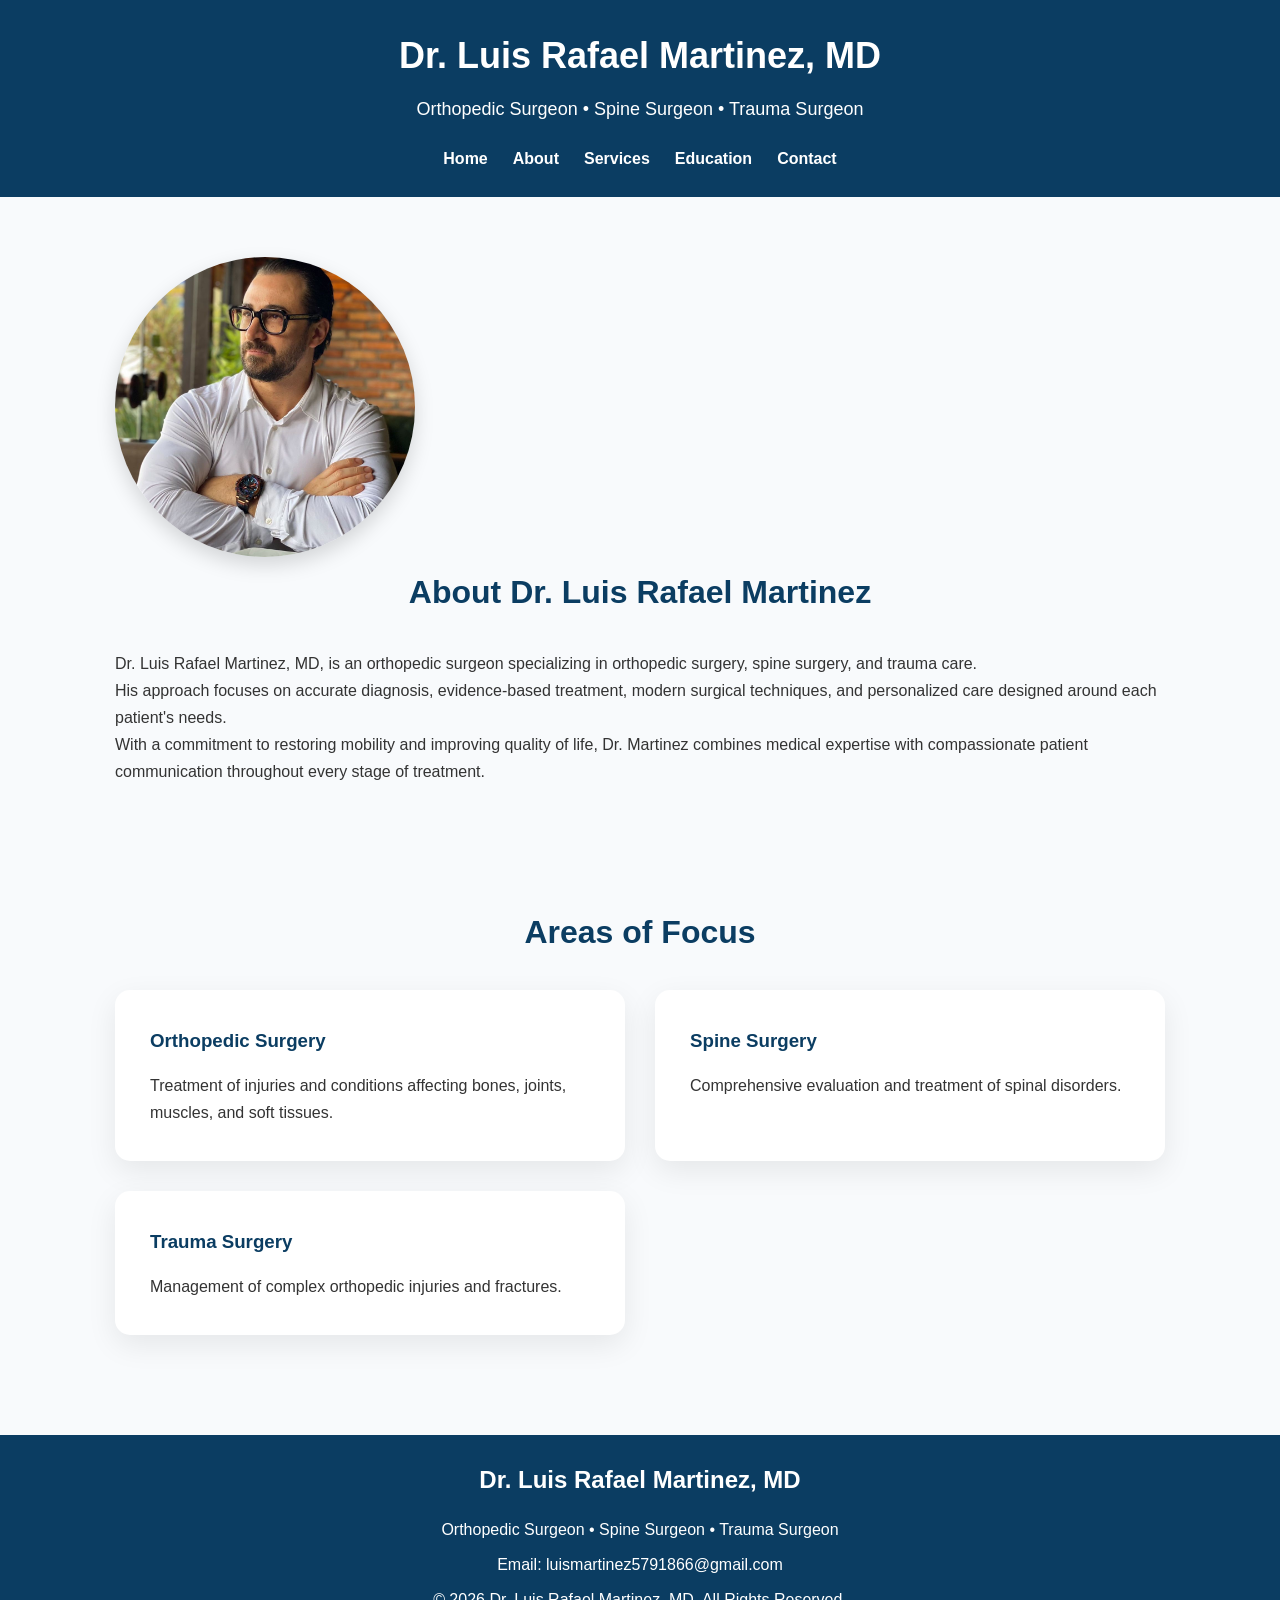
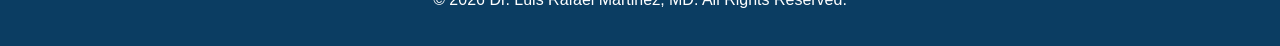
==== index.html @ 4828fea7 "Update index.html" ====
<!DOCTYPE html>
<html lang="en">

<head>
    <meta charset="UTF-8">
    <meta name="viewport" content="width=device-width, initial-scale=1.0">
    <title>About | Dr. Luis Rafael Martinez, MD</title>
    <link rel="stylesheet" href="css/style.css">
</head>

<body>

<header>

<h1>Dr. Luis Rafael Martinez, MD</h1>

<p>Orthopedic Surgeon • Spine Surgeon • Trauma Surgeon</p>

<nav>
<a href="index.html">Home</a>
<a href="about.html">About</a>
<a href="services.html">Services</a>
<a href="education.html">Education</a>
<a href="contact.html">Contact</a>
</nav>

</header>


<section class="about-profile">

<div class="profile-image">

<img src="doctor.jpg" alt="Dr. Luis Rafael Martinez, MD">

</div>


<div class="profile-text">

<h2>About Dr. Luis Rafael Martinez</h2>

<p>
Dr. Luis Rafael Martinez, MD, is an orthopedic surgeon specializing in
orthopedic surgery, spine surgery, and trauma care.
</p>

<p>
His approach focuses on accurate diagnosis, evidence-based treatment,
modern surgical techniques, and personalized care designed around each
patient's needs.
</p>

<p>
With a commitment to restoring mobility and improving quality of life,
Dr. Martinez combines medical expertise with compassionate patient
communication throughout every stage of treatment.
</p>

</div>

</section>


<section>

<h2>Areas of Focus</h2>

<div class="services-grid">

<div class="service-card">
<h3>Orthopedic Surgery</h3>
<p>
Treatment of injuries and conditions affecting bones, joints, muscles,
and soft tissues.
</p>
</div>


<div class="service-card">
<h3>Spine Surgery</h3>
<p>
Comprehensive evaluation and treatment of spinal disorders.
</p>
</div>


<div class="service-card">
<h3>Trauma Surgery</h3>
<p>
Management of complex orthopedic injuries and fractures.
</p>
</div>

</div>

</section>


<footer>

<h3>Dr. Luis Rafael Martinez, MD</h3>

<p>Orthopedic Surgeon • Spine Surgeon • Trauma Surgeon</p>

<p>Email: luismartinez5791866@gmail.com</p>

<p>© 2026 Dr. Luis Rafael Martinez, MD. All Rights Reserved.</p>

</footer>


</body>

</html>
---- css/style.css ----
* {
    margin: 0;
    padding: 0;
    box-sizing: border-box;
}

body {
    font-family: Arial, Helvetica, sans-serif;
    line-height: 1.7;
    color: #333;
    background: #f8fafc;
}

/* Header */
header {
    background: #0b3d62;
    color: white;
    padding: 25px 8%;
    text-align: center;
}

header h1 {
    font-size: 36px;
    margin-bottom: 8px;
}

header p {
    font-size: 18px;
    margin-bottom: 20px;
}

/* Navigation */
nav {
    display: flex;
    justify-content: center;
    gap: 25px;
    flex-wrap: wrap;
}

nav a {
    color: white;
    text-decoration: none;
    font-weight: bold;
}

nav a:hover {
    color: #d4af37;
}

/* Hero Section */
.hero {
    min-height: 600px;
    background:
    linear-gradient(rgba(0,0,0,0.45), rgba(0,0,0,0.45)),
    url("../doctor.jpg");

    background-size: cover;
    background-position: center top;

    display: flex;
    align-items: center;
    justify-content: center;

    text-align: center;
    color: white;
    padding: 40px 10%;
}

.hero-text {
    max-width: 800px;
}

.hero h2 {
    font-size: 48px;
    margin-bottom: 20px;
}

.hero p {
    font-size: 22px;
    margin-bottom: 30px;
}

/* Buttons */
.btn {
    display: inline-block;
    background: #d4af37;
    color: white;
    padding: 15px 35px;
    border-radius: 30px;
    text-decoration: none;
    font-weight: bold;
}

.btn:hover {
    background: #b8941f;
}

/* Sections */
section {
    max-width: 1100px;
    margin: auto;
    padding: 60px 25px;
}

section h2 {
    text-align: center;
    color: #0b3d62;
    font-size: 32px;
    margin-bottom: 30px;
}

/* Cards */
.card {
    background: white;
    padding: 30px;
    margin: 25px 0;
    border-radius: 12px;
    box-shadow: 0 8px 25px rgba(0,0,0,0.08);
}

.card h3 {
    color: #0b3d62;
    margin-bottom: 10px;
}

/* Lists */
ul {
    max-width: 600px;
    margin: auto;
    font-size: 18px;
}

li {
    margin-bottom: 12px;
}

/* Footer */
footer {
    background: #0b3d62;
    color: white;
    text-align: center;
    padding: 25px;
    margin-top: 40px;
}

/* Mobile */
@media(max-width:768px){

    header h1 {
        font-size: 28px;
    }

    .hero h2 {
        font-size: 34px;
    }

    .hero p {
        font-size: 18px;
    }

}
.profile {
    display: flex;
    align-items: center;
    gap: 50px;
}

.profile-image img {
    width: 300px;
    height: 300px;
    object-fit: cover;
    border-radius: 50%;
    box-shadow: 0 8px 20px rgba(0,0,0,0.15);
}

.profile-text {
    flex: 1;
}

.profile-text h3 {
    color: #0b3d62;
    margin-bottom: 20px;
}

@media(max-width:768px){

    .profile {
        flex-direction: column;
        text-align: center;
    }

}
.services-grid {
    display: grid;
    grid-template-columns: repeat(2, 1fr);
    gap: 30px;
}

.service-card {
    background: white;
    padding: 35px;
    border-radius: 15px;
    box-shadow: 0 10px 30px rgba(0,0,0,0.08);
    transition: transform 0.3s ease;
}

.service-card:hover {
    transform: translateY(-8px);
}

.service-card h3 {
    color: #0b3d62;
    margin-bottom: 15px;
}

@media(max-width:768px){

    .services-grid {
        grid-template-columns: 1fr;
    }

}
footer h3 {
    font-size: 24px;
    margin-bottom: 15px;
}

footer p {
    margin: 8px 0;
}
.consultation {
    background: #0b3d62;
    color: white;
    text-align: center;
    border-radius: 15px;
    margin: 40px auto;
}

.consultation h2 {
    color: white;
}

.consultation p {
    font-size: 20px;
    margin-bottom: 25px;
}
.credentials-grid {
    display: grid;
    grid-template-columns: repeat(3, 1fr);
    gap: 25px;
}

.credential-card {
    background: white;
    padding: 30px;
    border-radius: 12px;
    text-align: center;
    box-shadow: 0 8px 25px rgba(0,0,0,0.08);
}

.credential-card h3 {
    color: #0b3d62;
    margin-bottom: 15px;
}

@media(max-width:768px){

    .credentials-grid {
        grid-template-columns: 1fr;
    }

}
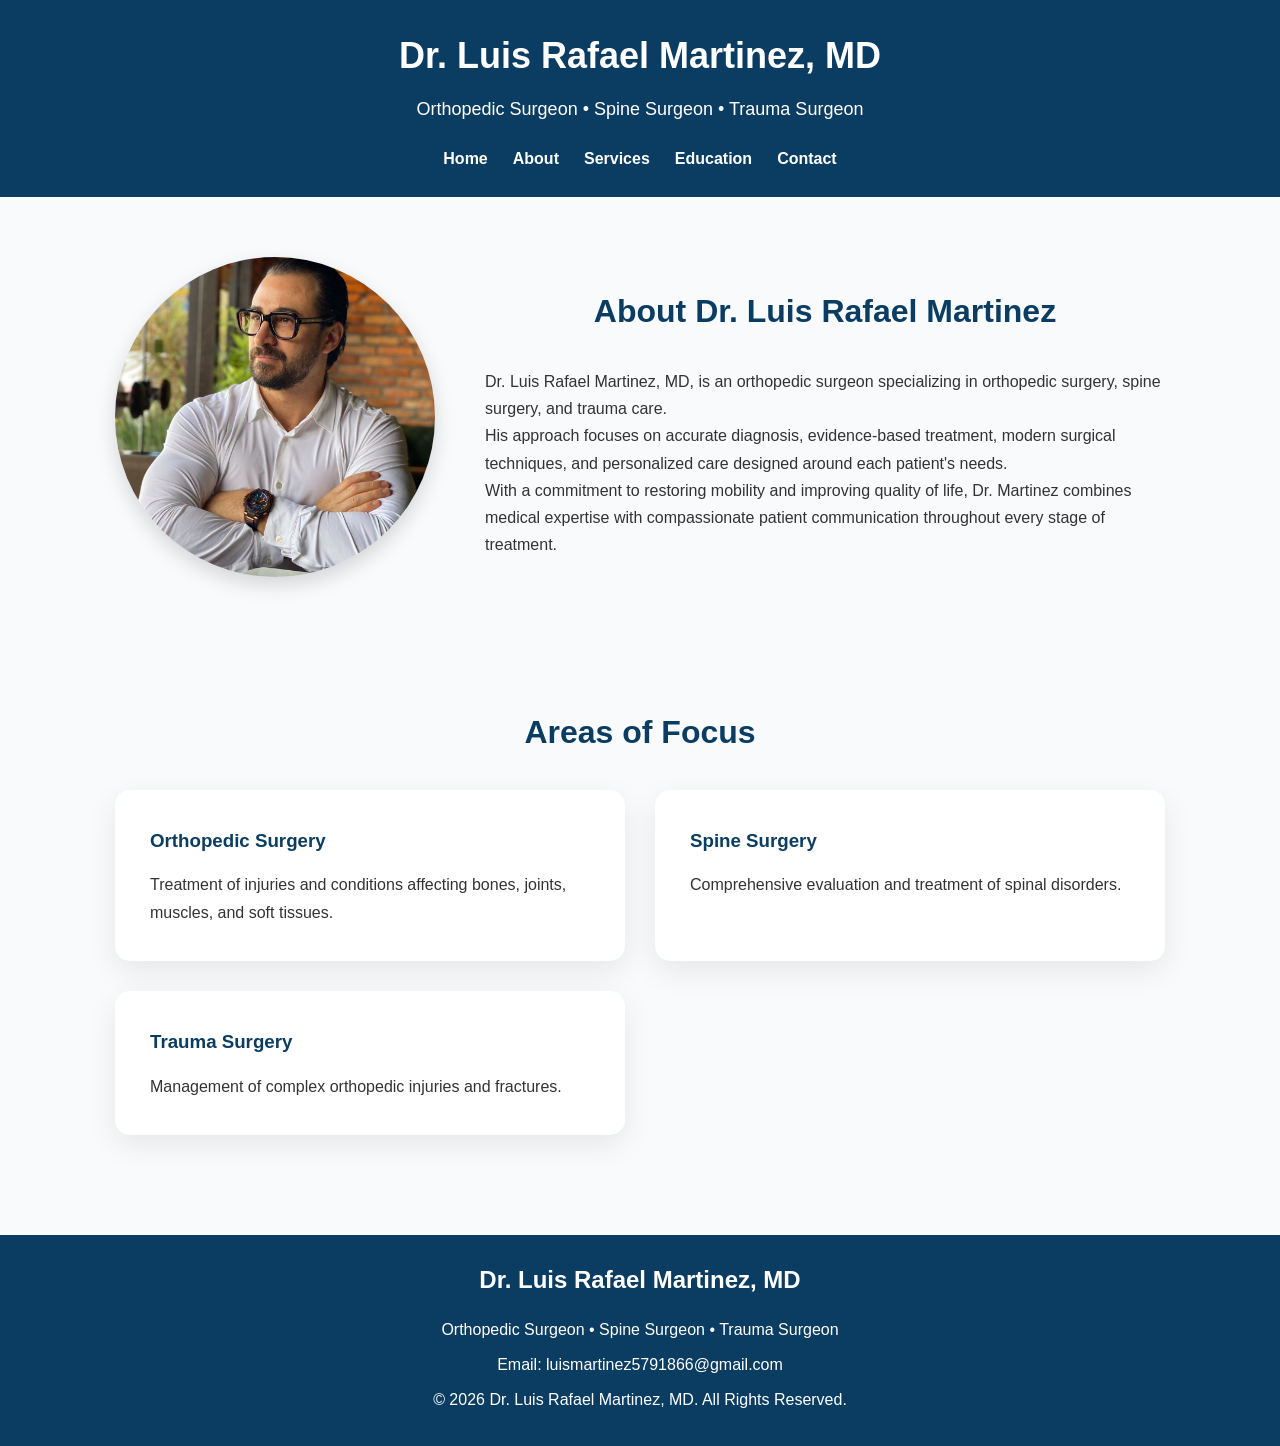
==== commit 54dc3d2d: "Update index.html" ====
--- a/index.html
+++ b/index.html
@@ -12,10 +12,15 @@
 
 <header>
 
+<div class="brand">
+
 <h1>Dr. Luis Rafael Martinez, MD</h1>
 
-<p>Orthopedic Surgeon • Spine Surgeon • Trauma Surgeon</p>
+<p>
+Orthopedic Surgeon • Spine Surgeon • Trauma Surgeon
+</p>
 
+</div>
 <nav>
 <a href="index.html">Home</a>
 <a href="about.html">About</a>
--- a/css/style.css
+++ b/css/style.css
@@ -270,3 +270,83 @@
     }
 
 }
+.about-profile {
+    display: flex;
+    align-items: center;
+    gap: 50px;
+}
+
+.about-profile img {
+    width: 320px;
+    height: 320px;
+    object-fit: cover;
+    border-radius: 50%;
+}
+
+.about-profile .profile-text {
+    flex: 1;
+}
+
+@media(max-width:768px){
+
+.about-profile {
+    flex-direction: column;
+    text-align: center;
+}
+
+}
+.education-card {
+
+    background: white;
+    padding: 30px;
+    margin: 25px auto;
+    max-width: 850px;
+    border-radius: 12px;
+    box-shadow: 0 8px 25px rgba(0,0,0,0.08);
+
+}
+
+.education-card h3 {
+
+    color: #0b3d62;
+    margin-bottom: 12px;
+
+}
+.contact-box {
+
+    background: white;
+    max-width: 700px;
+    margin: 40px auto;
+    padding: 40px;
+    border-radius: 15px;
+    box-shadow: 0 10px 30px rgba(0,0,0,0.08);
+
+}
+
+
+.contact-box h3 {
+
+    color: #0b3d62;
+    margin-bottom: 15px;
+
+}
+
+
+form input,
+form textarea {
+
+    width: 100%;
+    padding: 15px;
+    margin: 10px 0;
+    border: 1px solid #ddd;
+    border-radius: 8px;
+    font-size: 16px;
+
+}
+
+
+form textarea {
+
+    height: 150px;
+
+}
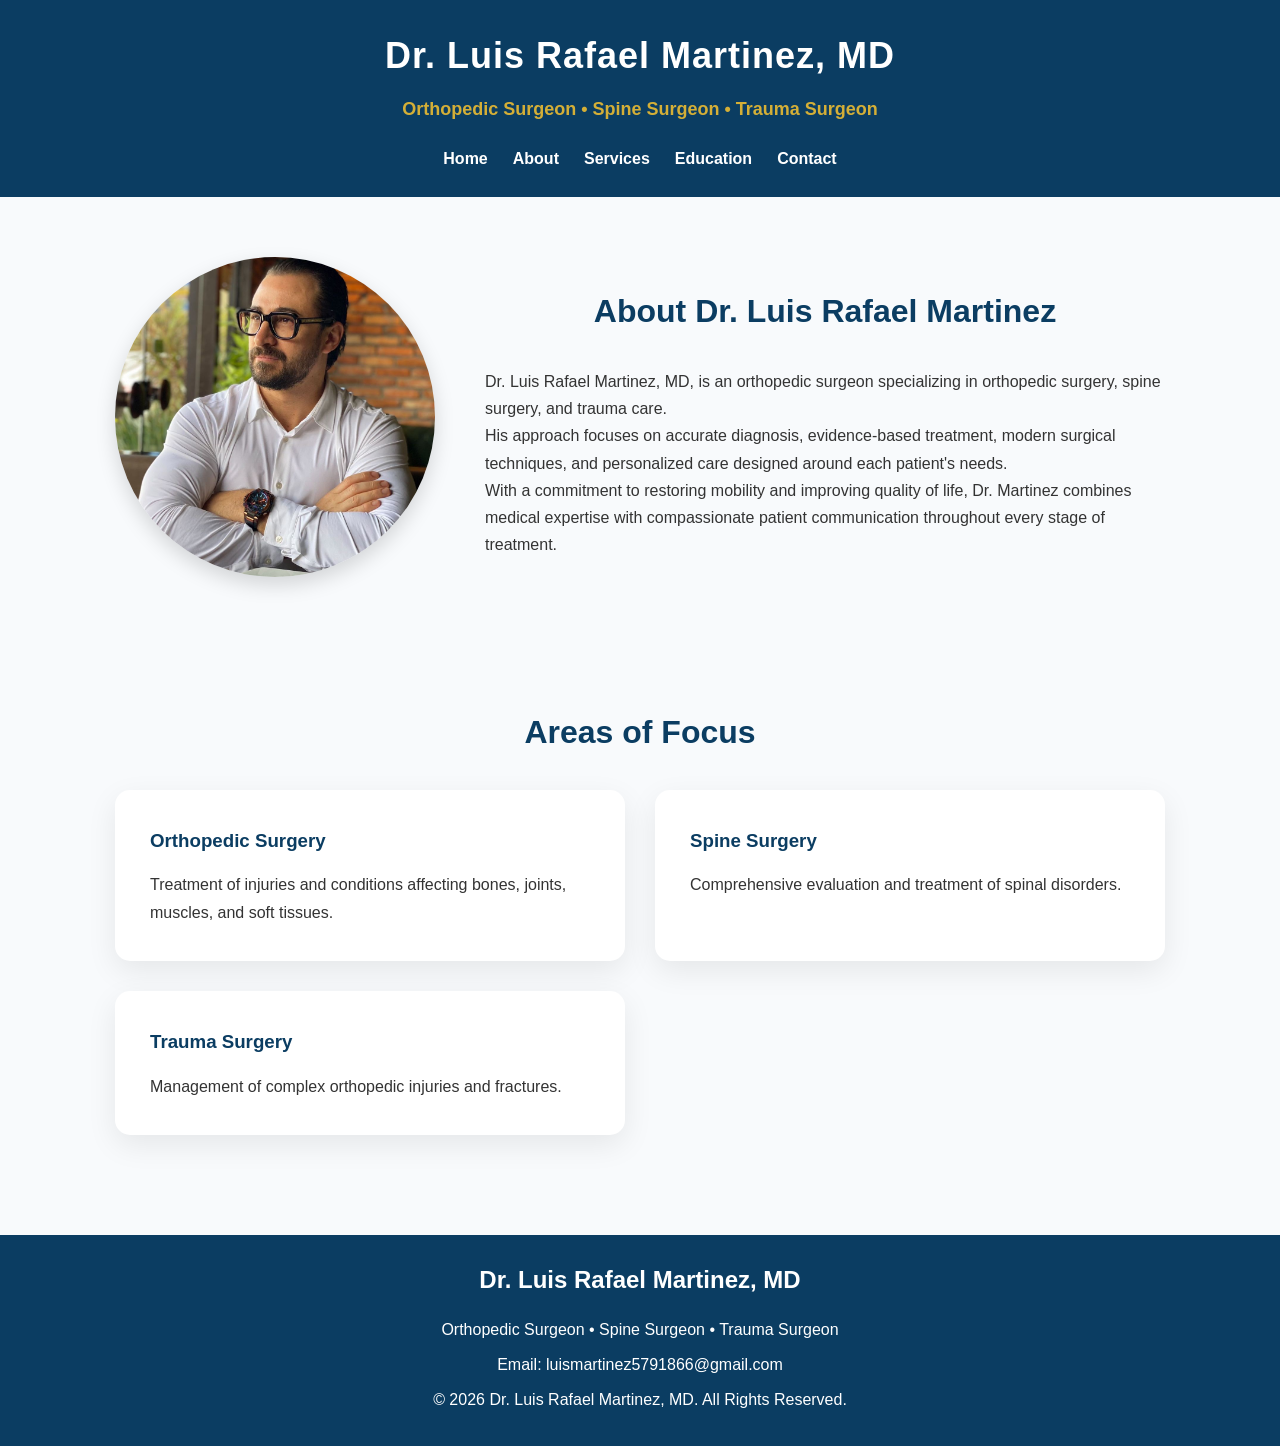
==== commit 647fe4ab: "Enhance index.html with SEO meta tags and title Updated the title and added meta tags for descriptio" ====
--- a/index.html
+++ b/index.html
@@ -3,8 +3,13 @@
 
 <head>
     <meta charset="UTF-8">
-    <meta name="viewport" content="width=device-width, initial-scale=1.0">
-    <title>About | Dr. Luis Rafael Martinez, MD</title>
+    <title>Dr. Luis Rafael Martinez, MD | Orthopedic Spine & Trauma Surgeon</title>
+
+<meta name="description" content="Dr. Luis Rafael Martinez, MD is an Orthopedic Surgeon specializing in Spine Surgery, Trauma Surgery, and advanced orthopedic care. Providing patient-focused surgical treatment and modern medical expertise.">
+
+<meta name="keywords" content="Orthopedic Surgeon, Spine Surgeon, Trauma Surgeon, Bone Surgery, Joint Surgery, Fracture Treatment, Orthopedic Care">
+
+<meta name="author" content="Dr. Luis Rafael Martinez, MD">
     <link rel="stylesheet" href="css/style.css">
 </head>
 
--- a/css/style.css
+++ b/css/style.css
@@ -350,3 +350,21 @@
     height: 150px;
 
 }
+.brand h1 {
+    letter-spacing: 1px;
+}
+
+.brand p {
+    color: #d4af37;
+    font-weight: bold;
+}
+.social {
+    text-align:center;
+}
+
+.social a {
+    margin: 10px;
+    color:#0b3d62;
+    font-weight:bold;
+    text-decoration:none;
+}
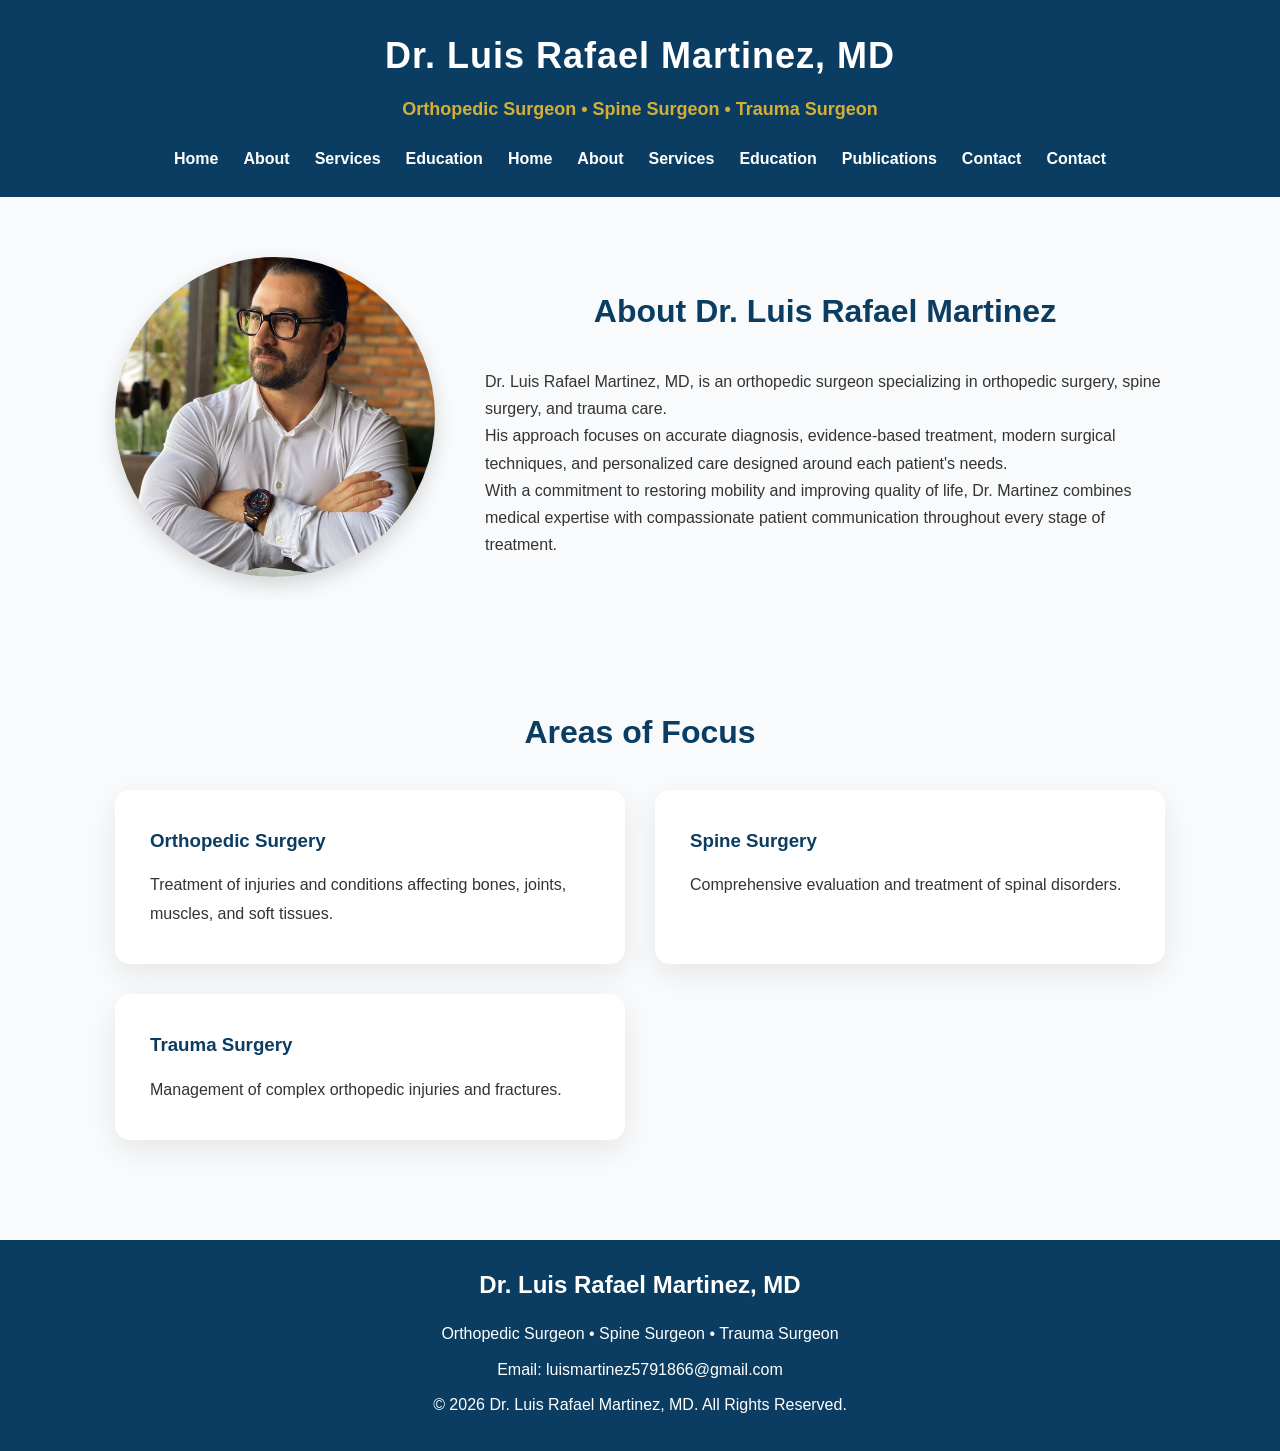
==== commit cf3ddbbb: "Add navigation links to index.html" ====
--- a/index.html
+++ b/index.html
@@ -11,6 +11,7 @@
 
 <meta name="author" content="Dr. Luis Rafael Martinez, MD">
     <link rel="stylesheet" href="css/style.css">
+    <link rel="icon" type="image/png" href="favicon.png">
 </head>
 
 <body>
@@ -31,7 +32,17 @@
 <a href="about.html">About</a>
 <a href="services.html">Services</a>
 <a href="education.html">Education</a>
+<nav>
+
+<a href="index.html">Home</a>
+<a href="about.html">About</a>
+<a href="services.html">Services</a>
+<a href="education.html">Education</a>
+<a href="publications.html">Publications</a>
 <a href="contact.html">Contact</a>
+
+</nav>
+    <a href="contact.html">Contact</a>
 </nav>
 
 </header>
--- a/css/style.css
+++ b/css/style.css
@@ -368,3 +368,68 @@
     font-weight:bold;
     text-decoration:none;
 }
+/* Mobile Navigation and Layout Improvements */
+
+@media (max-width: 768px) {
+
+    header {
+        padding: 20px;
+    }
+
+    nav {
+        flex-direction: column;
+        gap: 15px;
+    }
+
+    .hero {
+        min-height: 500px;
+        padding: 30px 20px;
+    }
+
+    .hero h2 {
+        font-size: 32px;
+    }
+
+    .hero p {
+        font-size: 17px;
+    }
+
+    section {
+        padding: 40px 20px;
+    }
+
+    .profile-image img,
+    .about-profile img {
+        width: 250px;
+        height: 250px;
+    }
+
+    .service-card,
+    .credential-card,
+    .education-card {
+        padding: 25px;
+    }
+
+}
+.page-title {
+    text-align: center;
+    padding: 60px 20px;
+    background: #0b3d62;
+    color: white;
+}
+
+.page-title h2 {
+    color: white;
+    font-size: 40px;
+}
+.education-card p,
+.service-card p {
+    color: #333333;
+    font-size: 16px;
+    line-height: 1.8;
+}
+
+.education-card h3,
+.service-card h3 {
+    color: #0b3d62;
+}
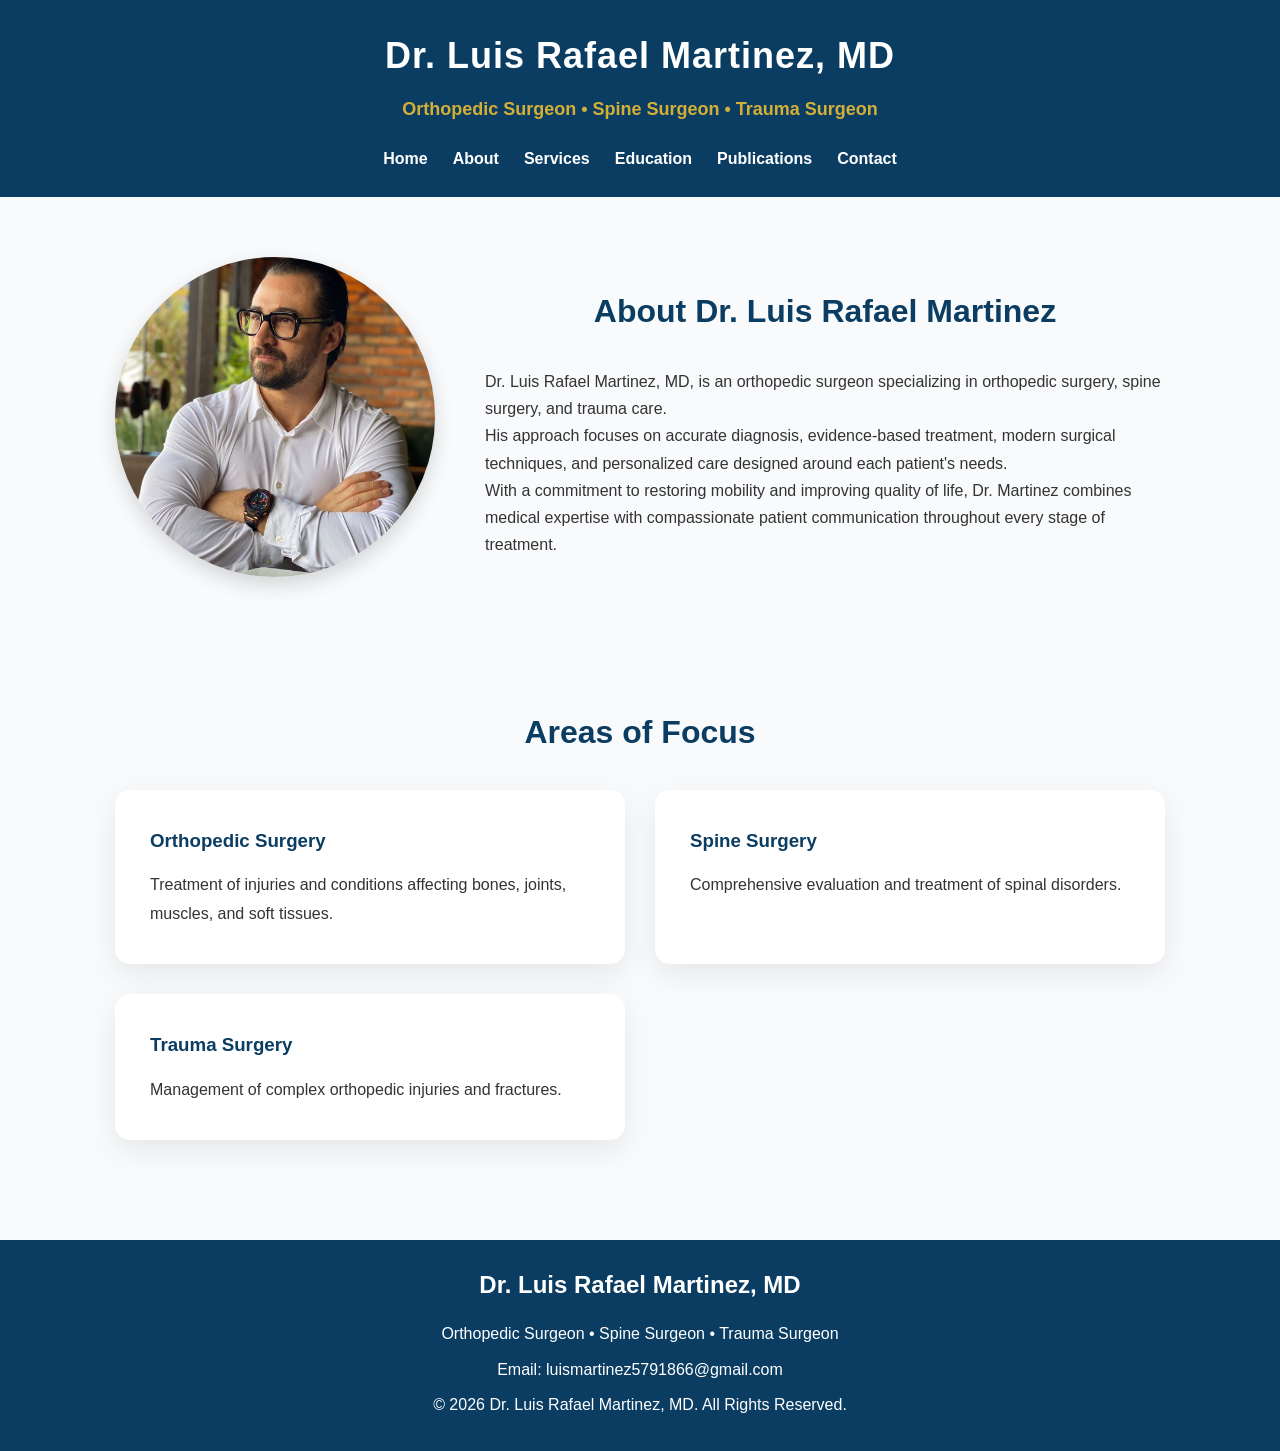
==== commit b835c3f0: "Remove duplicate navigation links in index.html" ====
--- a/index.html
+++ b/index.html
@@ -28,11 +28,6 @@
 
 </div>
 <nav>
-<a href="index.html">Home</a>
-<a href="about.html">About</a>
-<a href="services.html">Services</a>
-<a href="education.html">Education</a>
-<nav>
 
 <a href="index.html">Home</a>
 <a href="about.html">About</a>
@@ -41,8 +36,6 @@
 <a href="publications.html">Publications</a>
 <a href="contact.html">Contact</a>
 
-</nav>
-    <a href="contact.html">Contact</a>
 </nav>
 
 </header>
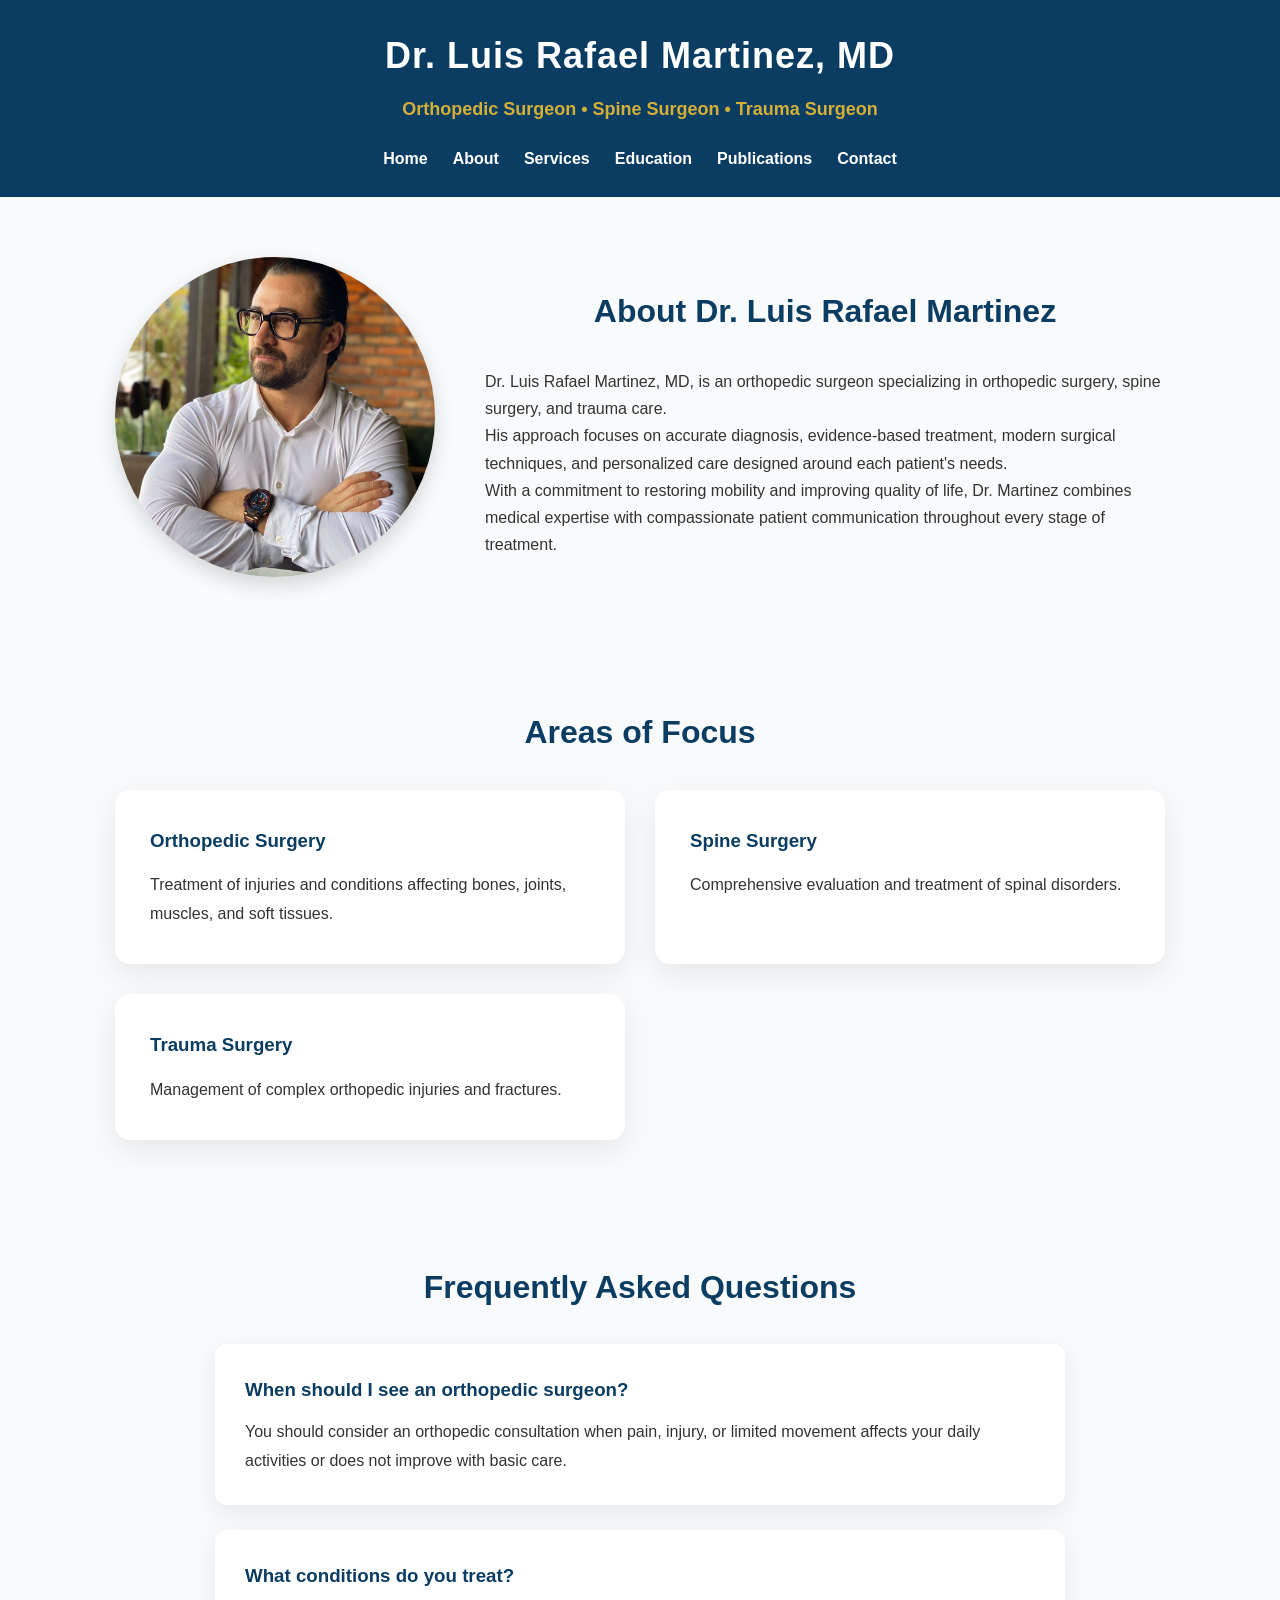
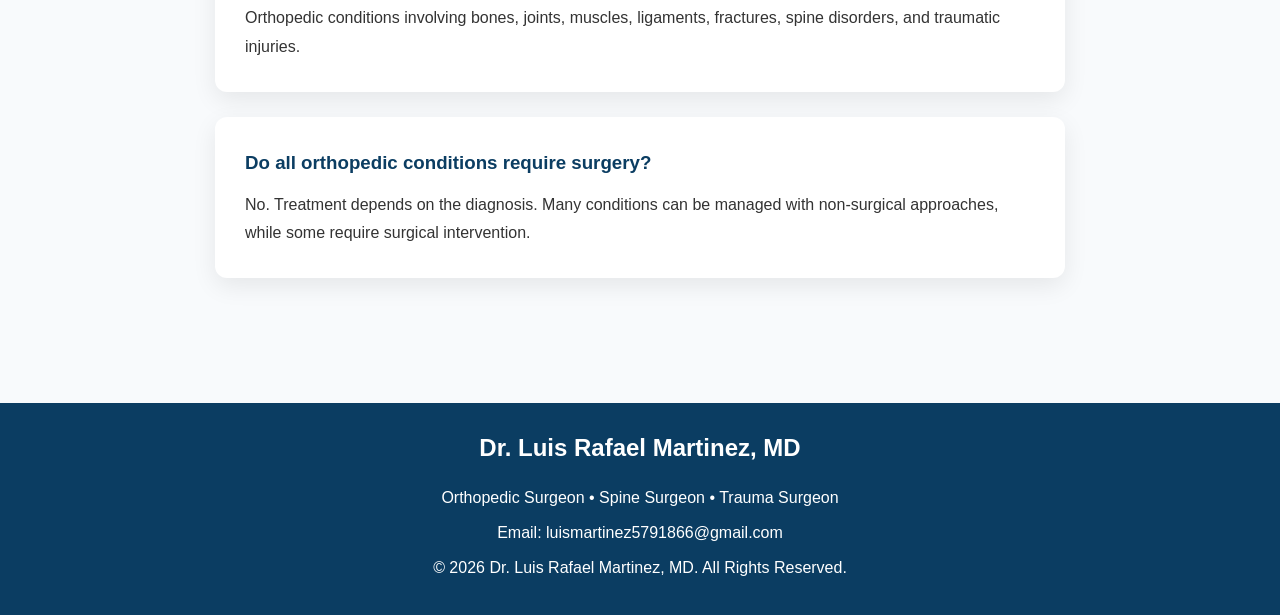
==== commit c8ea8067: "Add FAQ section for orthopedic consultations Added a Frequently Asked Questions section with common " ====
--- a/index.html
+++ b/index.html
@@ -110,7 +110,49 @@
 
 </section>
 
+<section>
 
+<h2>Frequently Asked Questions</h2>
+
+
+<div class="education-card">
+
+<h3>When should I see an orthopedic surgeon?</h3>
+
+<p>
+You should consider an orthopedic consultation when pain, injury, or
+limited movement affects your daily activities or does not improve with
+basic care.
+</p>
+
+</div>
+
+
+<div class="education-card">
+
+<h3>What conditions do you treat?</h3>
+
+<p>
+Orthopedic conditions involving bones, joints, muscles, ligaments,
+fractures, spine disorders, and traumatic injuries.
+</p>
+
+</div>
+
+
+<div class="education-card">
+
+<h3>Do all orthopedic conditions require surgery?</h3>
+
+<p>
+No. Treatment depends on the diagnosis. Many conditions can be managed
+with non-surgical approaches, while some require surgical intervention.
+</p>
+
+</div>
+
+
+</section>
 <footer>
 
 <h3>Dr. Luis Rafael Martinez, MD</h3>
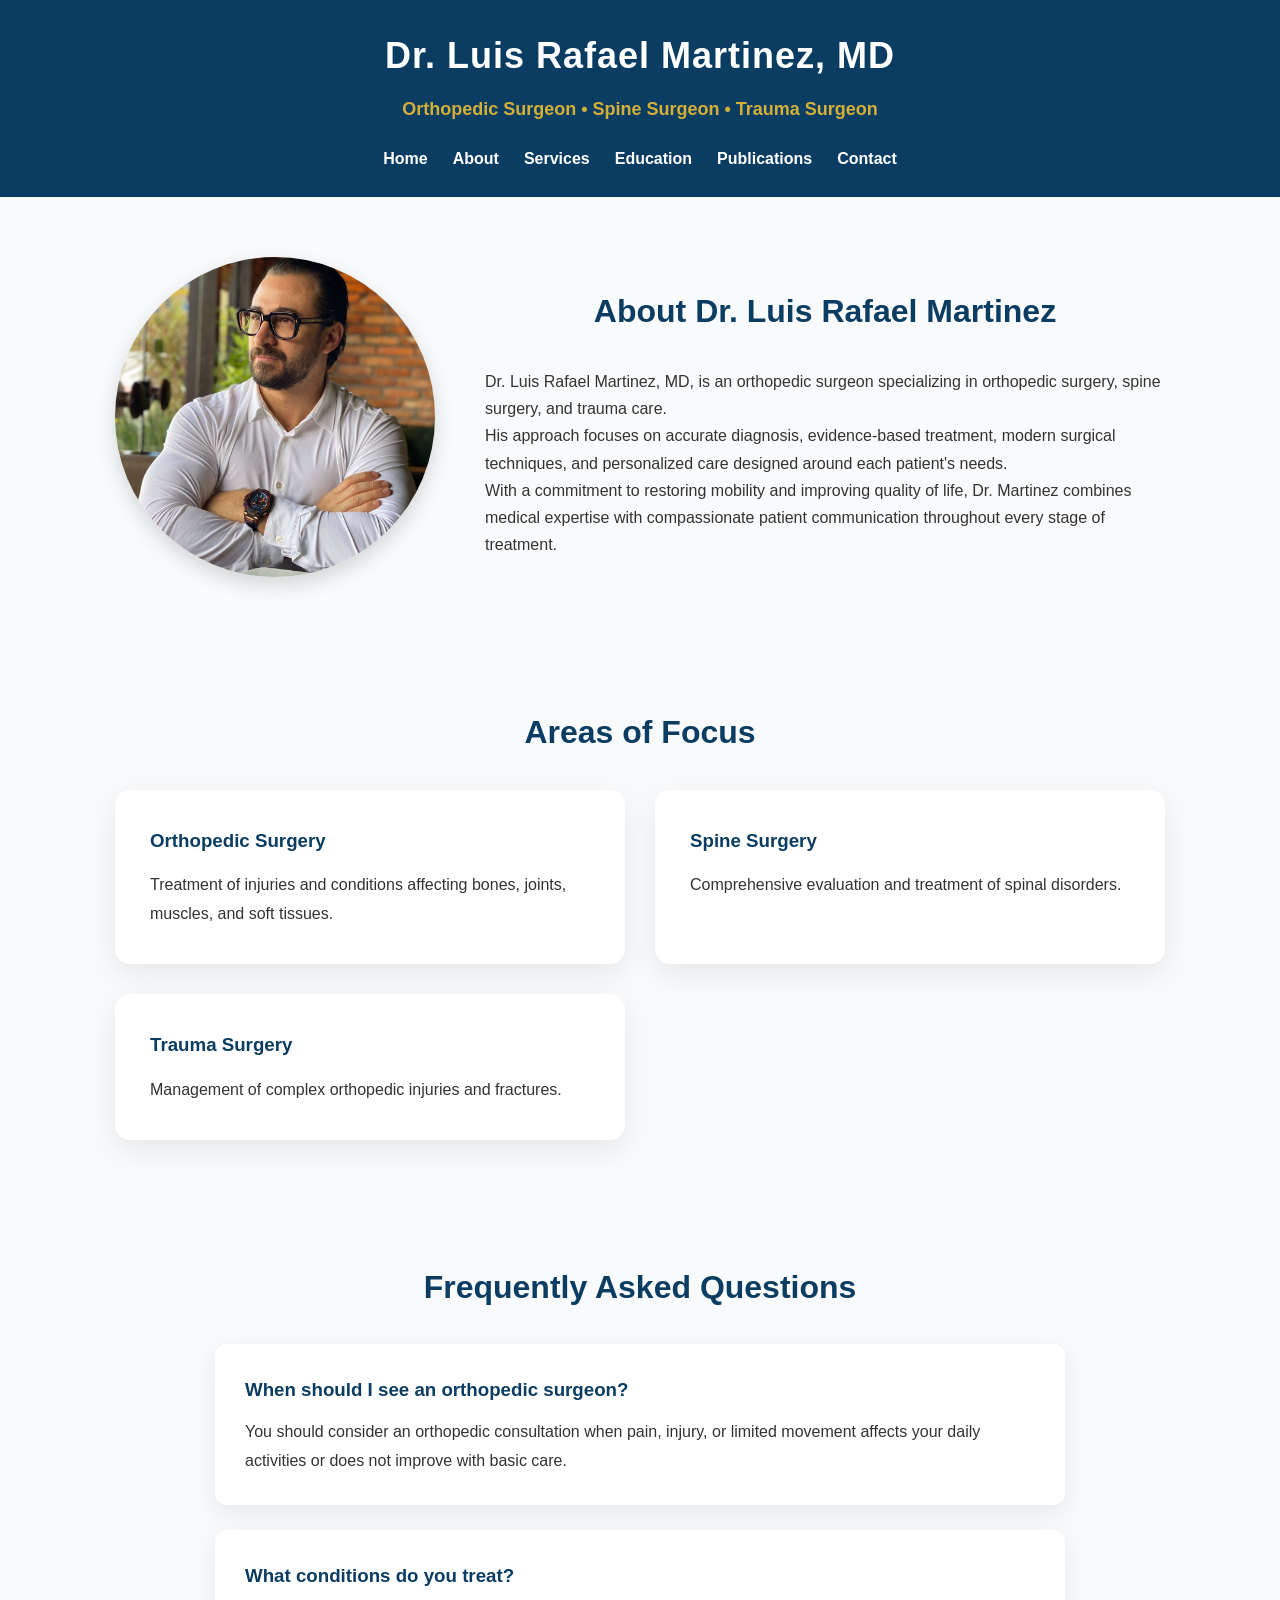
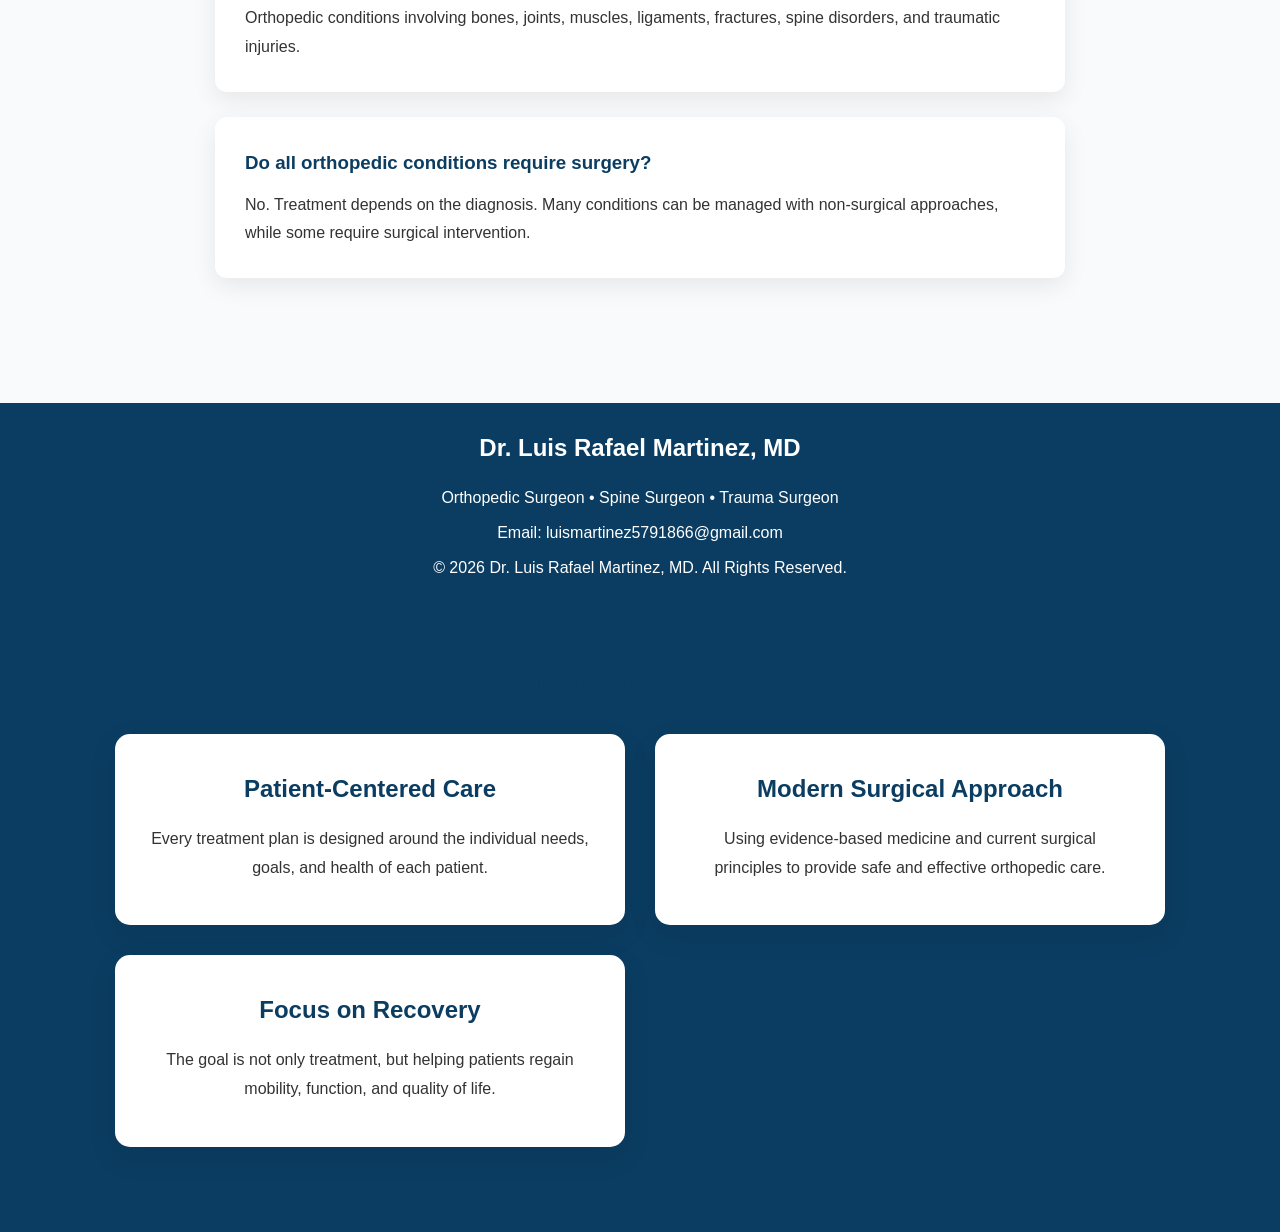
==== commit 1b2890ac: "Add patient commitment section to index.html Added a new section detailing commitment to patients wi" ====
--- a/index.html
+++ b/index.html
@@ -162,7 +162,50 @@
 <p>Email: luismartinez5791866@gmail.com</p>
 
 <p>© 2026 Dr. Luis Rafael Martinez, MD. All Rights Reserved.</p>
-
+<section class="trust-section">
+
+<h2>Our Commitment to Patients</h2>
+
+<div class="services-grid">
+
+<div class="service-card">
+
+<h3>Patient-Centered Care</h3>
+
+<p>
+Every treatment plan is designed around the individual needs, goals,
+and health of each patient.
+</p>
+
+</div>
+
+
+<div class="service-card">
+
+<h3>Modern Surgical Approach</h3>
+
+<p>
+Using evidence-based medicine and current surgical principles to provide
+safe and effective orthopedic care.
+</p>
+
+</div>
+
+
+<div class="service-card">
+
+<h3>Focus on Recovery</h3>
+
+<p>
+The goal is not only treatment, but helping patients regain mobility,
+function, and quality of life.
+</p>
+
+</div>
+
+</div>
+
+</section>
 </footer>
 
 
